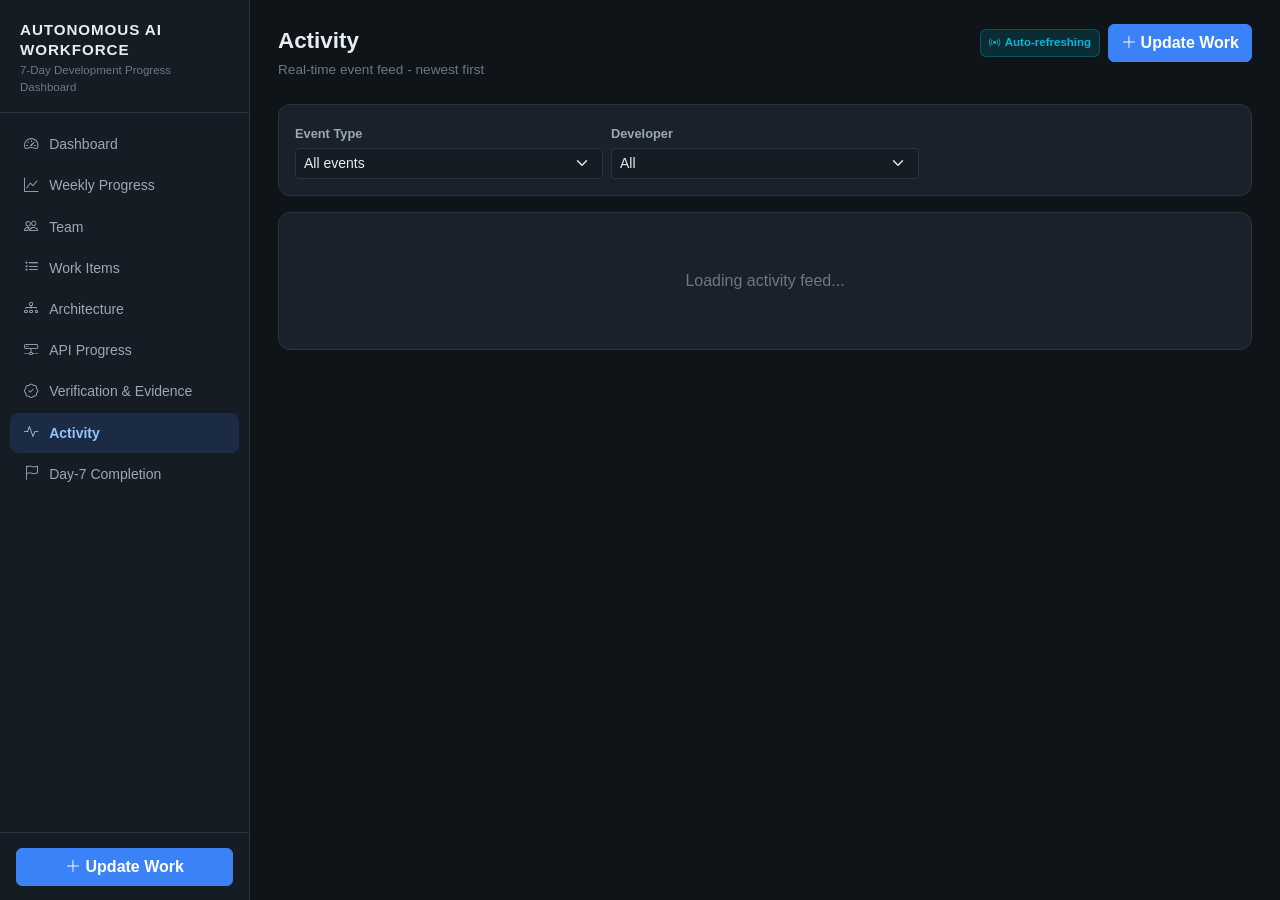
==== frontend/activity.html @ 95caf830 "Add Autonomous AI Workforce 7-Day dashboard (FastAPI + Bootstrap 5) Full-stack dashboard tracking Bh" ====
<!DOCTYPE html>
<html lang="en" data-bs-theme="dark">
<head>
<meta charset="UTF-8" />
<meta name="viewport" content="width=device-width, initial-scale=1.0" />
<title>Activity - Autonomous AI Workforce</title>
<link rel="icon" type="image/svg+xml" href="assets/favicon.svg" />
<link rel="stylesheet" href="vendor/bootstrap/css/bootstrap.min.css" />
<link rel="stylesheet" href="vendor/bootstrap-icons/font/bootstrap-icons.min.css" />
<link rel="stylesheet" href="css/style.css" />
<link rel="stylesheet" href="css/responsive.css" />
</head>
<body data-page="activity">
<div class="app-shell">
  <div id="sidebar-root"></div>
  <main class="main-content">
    <div class="topbar">
      <div class="d-flex align-items-start gap-2">
        <button class="btn btn-outline-soft mobile-toggle" id="mobileToggle"><i class="bi bi-list"></i></button>
        <div>
          <div class="page-title">Activity</div>
          <div class="page-subtitle">Real-time event feed - newest first</div>
        </div>
      </div>
      <div class="d-flex align-items-center gap-2">
        <span class="badge-status badge-running"><i class="bi bi-broadcast me-1"></i>Auto-refreshing</span>
        <button class="btn btn-accent" onclick="openUpdateWorkModal()"><i class="bi bi-plus-lg me-1"></i>Update Work</button>
      </div>
    </div>

    <div class="card mb-3">
      <div class="card-body">
        <div class="row g-2 align-items-end">
          <div class="col-md-4">
            <label class="form-label mb-1">Event Type</label>
            <select class="form-select form-select-sm" id="actFEventType"><option value="">All events</option></select>
          </div>
          <div class="col-md-4">
            <label class="form-label mb-1">Developer</label>
            <select class="form-select form-select-sm" id="actFDeveloper"><option value="">All</option></select>
          </div>
        </div>
      </div>
    </div>

    <div class="card">
      <div class="card-body">
        <div id="activityFeed"><div class="loading-state">Loading activity feed...</div></div>
      </div>
    </div>
  </main>
</div>

<script src="vendor/bootstrap/js/bootstrap.bundle.min.js"></script>
<script src="js/api.js"></script>
<script src="js/update-work.js"></script>
<script src="js/app.js"></script>
<script src="js/activity.js"></script>
</body>
</html>
---- frontend/css/style.css ----
:root {
  --bg: #0f1419;
  --bg-elevated: #161c24;
  --bg-card: #1a212b;
  --bg-hover: #212a36;
  --border-color: #2a3441;
  --text-primary: #e6edf3;
  --text-secondary: #9aa8b8;
  --text-muted: #6b7885;
  --accent: #3b82f6;
  --accent-soft: rgba(59, 130, 246, 0.15);
  --success: #22c55e;
  --success-soft: rgba(34, 197, 94, 0.15);
  --warning: #f59e0b;
  --warning-soft: rgba(245, 158, 11, 0.15);
  --danger: #ef4444;
  --danger-soft: rgba(239, 68, 68, 0.15);
  --info: #06b6d4;
  --info-soft: rgba(6, 182, 212, 0.15);
  --purple: #a855f7;
  --purple-soft: rgba(168, 85, 247, 0.15);
  --sidebar-width: 250px;
}

* {
  box-sizing: border-box;
}

html, body {
  background-color: var(--bg);
  color: var(--text-primary);
  font-family: "Segoe UI", Roboto, -apple-system, BlinkMacSystemFont, sans-serif;
  min-height: 100vh;
}

a {
  color: var(--accent);
  text-decoration: none;
}

/* ---------- Layout ---------- */
.app-shell {
  display: flex;
  min-height: 100vh;
}

.sidebar {
  width: var(--sidebar-width);
  background-color: var(--bg-elevated);
  border-right: 1px solid var(--border-color);
  position: fixed;
  top: 0;
  left: 0;
  bottom: 0;
  display: flex;
  flex-direction: column;
  z-index: 1030;
  transition: transform 0.2s ease;
}

.sidebar-brand {
  padding: 1.25rem 1.25rem 1rem;
  border-bottom: 1px solid var(--border-color);
}

.sidebar-brand .brand-title {
  font-weight: 800;
  font-size: 0.95rem;
  letter-spacing: 0.06em;
  color: var(--text-primary);
  line-height: 1.3;
}

.sidebar-brand .brand-sub {
  font-size: 0.72rem;
  color: var(--text-muted);
  margin-top: 2px;
}

.sidebar-nav {
  flex: 1;
  overflow-y: auto;
  padding: 0.75rem 0.6rem;
}

.sidebar-nav .nav-link {
  color: var(--text-secondary);
  font-size: 0.875rem;
  border-radius: 8px;
  padding: 0.55rem 0.75rem;
  margin-bottom: 2px;
  display: flex;
  align-items: center;
  gap: 0.6rem;
  transition: background-color 0.15s ease, color 0.15s ease;
}

.sidebar-nav .nav-link:hover {
  background-color: var(--bg-hover);
  color: var(--text-primary);
}

.sidebar-nav .nav-link.active {
  background-color: var(--accent-soft);
  color: #93c5fd;
  font-weight: 600;
}

.sidebar-nav .nav-link i {
  width: 18px;
  text-align: center;
  font-size: 0.9rem;
}

.sidebar-footer {
  padding: 0.9rem 1rem;
  border-top: 1px solid var(--border-color);
}

.main-content {
  margin-left: var(--sidebar-width);
  flex: 1;
  min-width: 0;
  padding: 1.5rem 1.75rem 3rem;
}

.topbar {
  display: flex;
  justify-content: space-between;
  align-items: flex-start;
  flex-wrap: wrap;
  gap: 1rem;
  margin-bottom: 1.5rem;
}

.page-title {
  font-size: 1.4rem;
  font-weight: 700;
  color: var(--text-primary);
  margin-bottom: 0.15rem;
}

.page-subtitle {
  color: var(--text-muted);
  font-size: 0.85rem;
}

.mobile-toggle {
  display: none;
}

/* ---------- Cards ---------- */
.card {
  background-color: var(--bg-card);
  border: 1px solid var(--border-color);
  border-radius: 12px;
  color: var(--text-primary);
}

.card-header {
  background-color: transparent;
  border-bottom: 1px solid var(--border-color);
  font-weight: 600;
  font-size: 0.9rem;
}

.panel-title {
  font-size: 0.95rem;
  font-weight: 700;
  color: var(--text-primary);
  margin-bottom: 1rem;
}

/* ---------- KPI cards ---------- */
.kpi-card {
  padding: 1.1rem 1.25rem;
  border-radius: 12px;
  background-color: var(--bg-card);
  border: 1px solid var(--border-color);
  height: 100%;
}

.kpi-label {
  font-size: 0.75rem;
  text-transform: uppercase;
  letter-spacing: 0.05em;
  color: var(--text-muted);
  font-weight: 600;
}

.kpi-value {
  font-size: 1.85rem;
  font-weight: 800;
  margin-top: 0.35rem;
  color: var(--text-primary);
}

.kpi-icon {
  width: 38px;
  height: 38px;
  border-radius: 9px;
  display: flex;
  align-items: center;
  justify-content: center;
  font-size: 1rem;
}

/* ---------- Badges ---------- */
.badge-status {
  font-size: 0.72rem;
  font-weight: 600;
  padding: 0.35em 0.65em;
  border-radius: 6px;
  text-transform: none;
  border: 1px solid transparent;
  display: inline-block;
}

.badge-pending { background-color: var(--warning-soft); color: var(--warning); border-color: rgba(245,158,11,0.3); }
.badge-running { background-color: var(--info-soft); color: var(--info); border-color: rgba(6,182,212,0.3); }
.badge-verifying { background-color: var(--purple-soft); color: var(--purple); border-color: rgba(168,85,247,0.3); }
.badge-completed { background-color: var(--success-soft); color: var(--success); border-color: rgba(34,197,94,0.3); }
.badge-failed { background-color: var(--danger-soft); color: var(--danger); border-color: rgba(239,68,68,0.3); }
.badge-cancelled { background-color: rgba(148,163,184,0.15); color: #94a3b8; border-color: rgba(148,163,184,0.3); }
.badge-passed { background-color: var(--success-soft); color: var(--success); border-color: rgba(34,197,94,0.3); }
.badge-notstarted { background-color: rgba(148,163,184,0.15); color: #94a3b8; border-color: rgba(148,163,184,0.3); }
.badge-inprogress { background-color: var(--info-soft); color: var(--info); border-color: rgba(6,182,212,0.3); }
.badge-implemented { background-color: var(--success-soft); color: var(--success); border-color: rgba(34,197,94,0.3); }
.badge-verified { background-color: var(--purple-soft); color: var(--purple); border-color: rgba(168,85,247,0.3); }
.badge-blocked { background-color: var(--danger-soft); color: var(--danger); border-color: rgba(239,68,68,0.3); }
.badge-open { background-color: var(--danger-soft); color: var(--danger); border-color: rgba(239,68,68,0.3); }
.badge-resolved { background-color: var(--success-soft); color: var(--success); border-color: rgba(34,197,94,0.3); }
.badge-critical, .badge-high { background-color: var(--danger-soft); color: var(--danger); }
.badge-medium { background-color: var(--warning-soft); color: var(--warning); }
.badge-low { background-color: rgba(148,163,184,0.15); color: #94a3b8; }

/* ---------- Progress bars ---------- */
.progress {
  background-color: #0d1117;
  border-radius: 6px;
  height: 8px;
}

.progress-lg {
  height: 12px;
}

/* ---------- 7-day tracker ---------- */
.day-pill {
  border: 1px solid var(--border-color);
  border-radius: 10px;
  padding: 0.75rem 0.5rem;
  text-align: center;
  cursor: pointer;
  background-color: var(--bg-card);
  transition: all 0.15s ease;
  height: 100%;
}

.day-pill:hover {
  border-color: var(--accent);
  transform: translateY(-2px);
}

.day-pill.active {
  border-color: var(--accent);
  background-color: var(--accent-soft);
}

.day-pill .day-num {
  font-weight: 800;
  font-size: 1rem;
}

.day-pill .day-status-dot {
  width: 8px;
  height: 8px;
  border-radius: 50%;
  display: inline-block;
  margin-top: 6px;
}

.dot-completed { background-color: var(--success); }
.dot-current { background-color: var(--accent); box-shadow: 0 0 0 4px var(--accent-soft); }
.dot-upcoming { background-color: var(--text-muted); }

/* ---------- Tables ---------- */
.table {
  color: var(--text-primary);
  vertical-align: middle;
}

.table > :not(caption) > * > * {
  background-color: transparent;
  border-bottom-color: var(--border-color);
  color: var(--text-primary);
}

.table-hover > tbody > tr:hover > * {
  background-color: var(--bg-hover);
}

.table thead th {
  color: var(--text-muted);
  font-size: 0.72rem;
  text-transform: uppercase;
  letter-spacing: 0.04em;
  border-bottom-color: var(--border-color);
  font-weight: 700;
}

/* ---------- Forms ---------- */
.form-control, .form-select {
  background-color: var(--bg-elevated);
  border: 1px solid var(--border-color);
  color: var(--text-primary);
}

.form-control:focus, .form-select:focus {
  background-color: var(--bg-elevated);
  color: var(--text-primary);
  border-color: var(--accent);
  box-shadow: 0 0 0 0.2rem var(--accent-soft);
}

.form-control::placeholder {
  color: var(--text-muted);
}

.form-label {
  font-size: 0.8rem;
  font-weight: 600;
  color: var(--text-secondary);
}

.form-select option {
  background-color: var(--bg-elevated);
}

/* ---------- Modal ---------- */
.modal-content {
  background-color: var(--bg-card);
  border: 1px solid var(--border-color);
  border-radius: 14px;
}

.modal-header, .modal-footer {
  border-color: var(--border-color);
}

/* ---------- Buttons ---------- */
.btn-accent {
  background-color: var(--accent);
  border-color: var(--accent);
  color: #fff;
  font-weight: 600;
}

.btn-accent:hover {
  background-color: #2563eb;
  border-color: #2563eb;
  color: #fff;
}

.btn-outline-soft {
  border-color: var(--border-color);
  color: var(--text-secondary);
}

.btn-outline-soft:hover {
  background-color: var(--bg-hover);
  color: var(--text-primary);
  border-color: var(--border-color);
}

/* ---------- Developer cards ---------- */
.developer-card .developer-avatar {
  width: 52px;
  height: 52px;
  border-radius: 12px;
  display: flex;
  align-items: center;
  justify-content: center;
  font-weight: 800;
  font-size: 1.2rem;
  color: #fff;
}

.metric-tile {
  background-color: var(--bg-elevated);
  border: 1px solid var(--border-color);
  border-radius: 8px;
  padding: 0.5rem 0.4rem;
  text-align: center;
}

.metric-tile .metric-value {
  font-weight: 700;
  font-size: 1.05rem;
}

.metric-tile .metric-label {
  font-size: 0.65rem;
  color: var(--text-muted);
  text-transform: uppercase;
}

.module-chip {
  display: inline-block;
  font-size: 0.72rem;
  padding: 0.25em 0.6em;
  border-radius: 6px;
  background-color: var(--bg-elevated);
  border: 1px solid var(--border-color);
  color: var(--text-secondary);
  margin: 0 4px 4px 0;
}

/* ---------- Architecture ---------- */
.arch-node {
  background-color: var(--bg-card);
  border: 1px solid var(--border-color);
  border-radius: 12px;
  padding: 0.9rem 1rem;
  cursor: pointer;
  transition: all 0.15s ease;
  text-align: center;
}

.arch-node:hover {
  border-color: var(--accent);
  background-color: var(--bg-hover);
}

.arch-arrow {
  text-align: center;
  color: var(--text-muted);
  font-size: 1.3rem;
  line-height: 1;
  margin: 0.15rem 0;
}

.arch-node .arch-module {
  font-weight: 700;
  font-size: 0.85rem;
}

.arch-node .arch-owner {
  font-size: 0.72rem;
  color: var(--text-muted);
  margin-top: 2px;
}

/* ---------- Activity feed ---------- */
.activity-item {
  display: flex;
  gap: 0.85rem;
  padding: 0.75rem 0;
  border-bottom: 1px solid var(--border-color);
}

.activity-item:last-child {
  border-bottom: none;
}

.activity-icon {
  width: 34px;
  height: 34px;
  border-radius: 9px;
  display: flex;
  align-items: center;
  justify-content: center;
  flex-shrink: 0;
  font-size: 0.85rem;
}

.activity-event {
  font-family: "SFMono-Regular", Consolas, monospace;
  font-size: 0.78rem;
  color: var(--text-primary);
  font-weight: 600;
}

.activity-meta {
  font-size: 0.75rem;
  color: var(--text-muted);
}

/* ---------- Misc ---------- */
.section-divider {
  border-top: 1px solid var(--border-color);
  margin: 1.75rem 0;
}

.text-muted-soft { color: var(--text-muted); }

.empty-state {
  text-align: center;
  padding: 2.5rem 1rem;
  color: var(--text-muted);
}

.empty-state i {
  font-size: 2rem;
  margin-bottom: 0.5rem;
  display: block;
}

.loading-state {
  text-align: center;
  padding: 2.5rem 1rem;
  color: var(--text-muted);
}

.skeleton {
  background: linear-gradient(90deg, var(--bg-elevated) 25%, var(--bg-hover) 37%, var(--bg-elevated) 63%);
  background-size: 400% 100%;
  animation: skeleton-loading 1.4s ease infinite;
  border-radius: 6px;
}

@keyframes skeleton-loading {
  0% { background-position: 100% 50%; }
  100% { background-position: 0 50%; }
}

.toast-container {
  z-index: 1080;
}

.status-select-inline {
  font-size: 0.78rem;
  padding: 0.2rem 0.5rem;
}

.clickable { cursor: pointer; }

.recovery-loop .arch-node {
  border-style: dashed;
}

pre.evidence-block {
  background-color: var(--bg-elevated);
  border: 1px solid var(--border-color);
  border-radius: 8px;
  padding: 0.75rem;
  font-size: 0.8rem;
  color: var(--text-secondary);
  white-space: pre-wrap;
  word-break: break-word;
  max-height: 220px;
  overflow-y: auto;
}
---- frontend/css/responsive.css ----
@media (max-width: 991.98px) {
  .sidebar {
    transform: translateX(-100%);
  }

  .sidebar.show {
    transform: translateX(0);
    box-shadow: 0 0 0 100vmax rgba(0, 0, 0, 0.5);
  }

  .main-content {
    margin-left: 0;
    padding: 1rem 1rem 3rem;
  }

  .mobile-toggle {
    display: inline-flex;
  }
}

@media (max-width: 767.98px) {
  .kpi-value {
    font-size: 1.5rem;
  }

  .page-title {
    font-size: 1.15rem;
  }

  .topbar {
    flex-direction: column;
    align-items: stretch;
  }

  .day-pill {
    padding: 0.5rem 0.3rem;
  }
}

.table-responsive-wrapper {
  overflow-x: auto;
  -webkit-overflow-scrolling: touch;
}

@media (min-width: 1400px) {
  .main-content {
    padding-left: 2.25rem;
    padding-right: 2.25rem;
  }
}
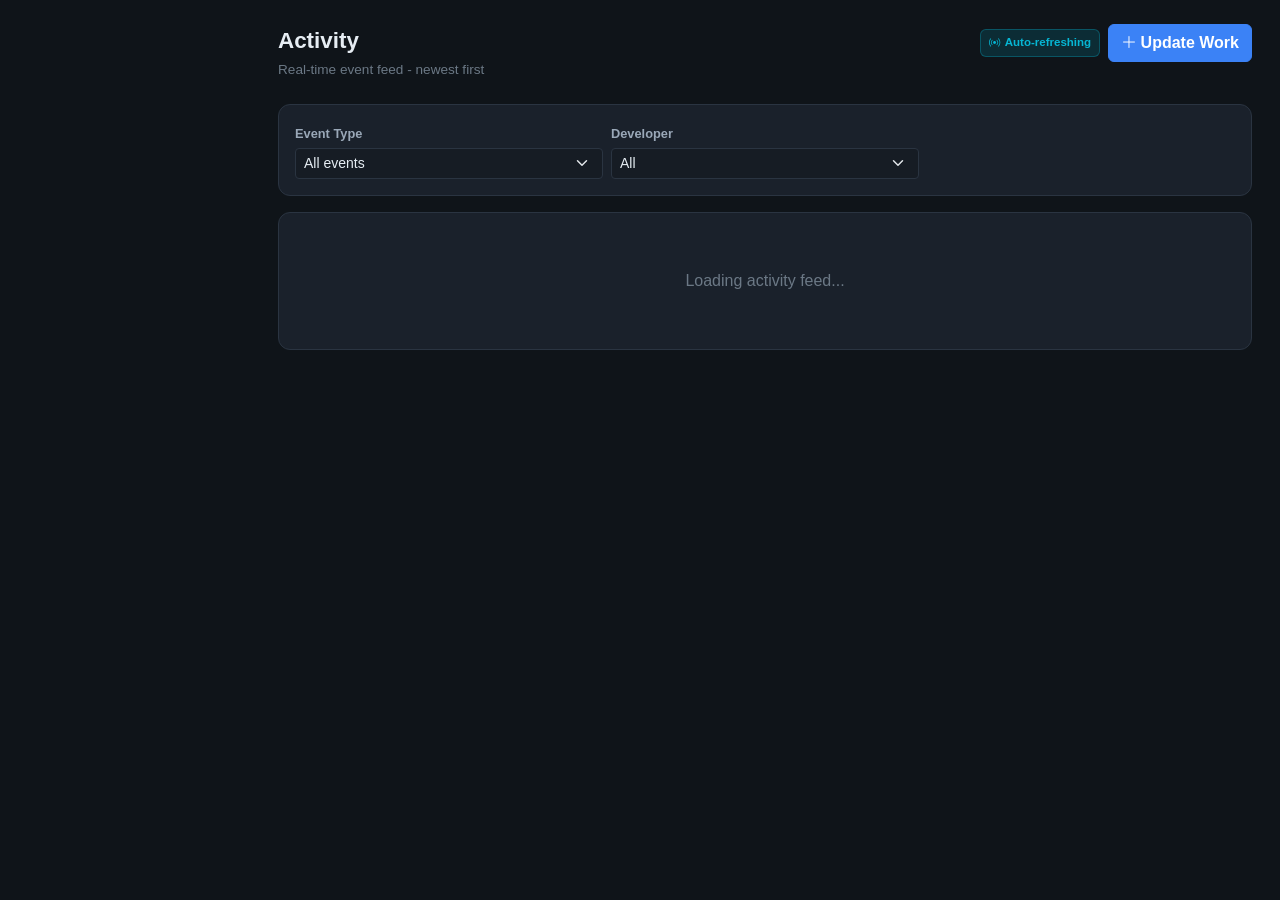
==== commit b407e327: "Rebuild backend on PHP + PostgreSQL with full role-based access control Replaces the FastAPI/SQLite " ====
--- a/frontend/activity.html
+++ b/frontend/activity.html
@@ -52,7 +52,9 @@
 </div>
 
 <script src="vendor/bootstrap/js/bootstrap.bundle.min.js"></script>
+<script src="js/config.js"></script>
 <script src="js/api.js"></script>
+<script src="js/auth.js"></script>
 <script src="js/update-work.js"></script>
 <script src="js/app.js"></script>
 <script src="js/activity.js"></script>
--- a/frontend/css/style.css
+++ b/frontend/css/style.css
@@ -77,6 +77,27 @@
   margin-top: 2px;
 }
 
+.sidebar-user {
+  display: flex;
+  align-items: center;
+  gap: 0.6rem;
+  padding: 0.75rem 1rem;
+  border-bottom: 1px solid var(--border-color);
+}
+
+.sidebar-user-name {
+  font-size: 0.82rem;
+  font-weight: 700;
+  color: var(--text-primary);
+}
+
+.sidebar-user-role {
+  font-size: 0.7rem;
+  color: var(--text-muted);
+}
+
+.min-w-0 { min-width: 0; }
+
 .sidebar-nav {
   flex: 1;
   overflow-y: auto;
